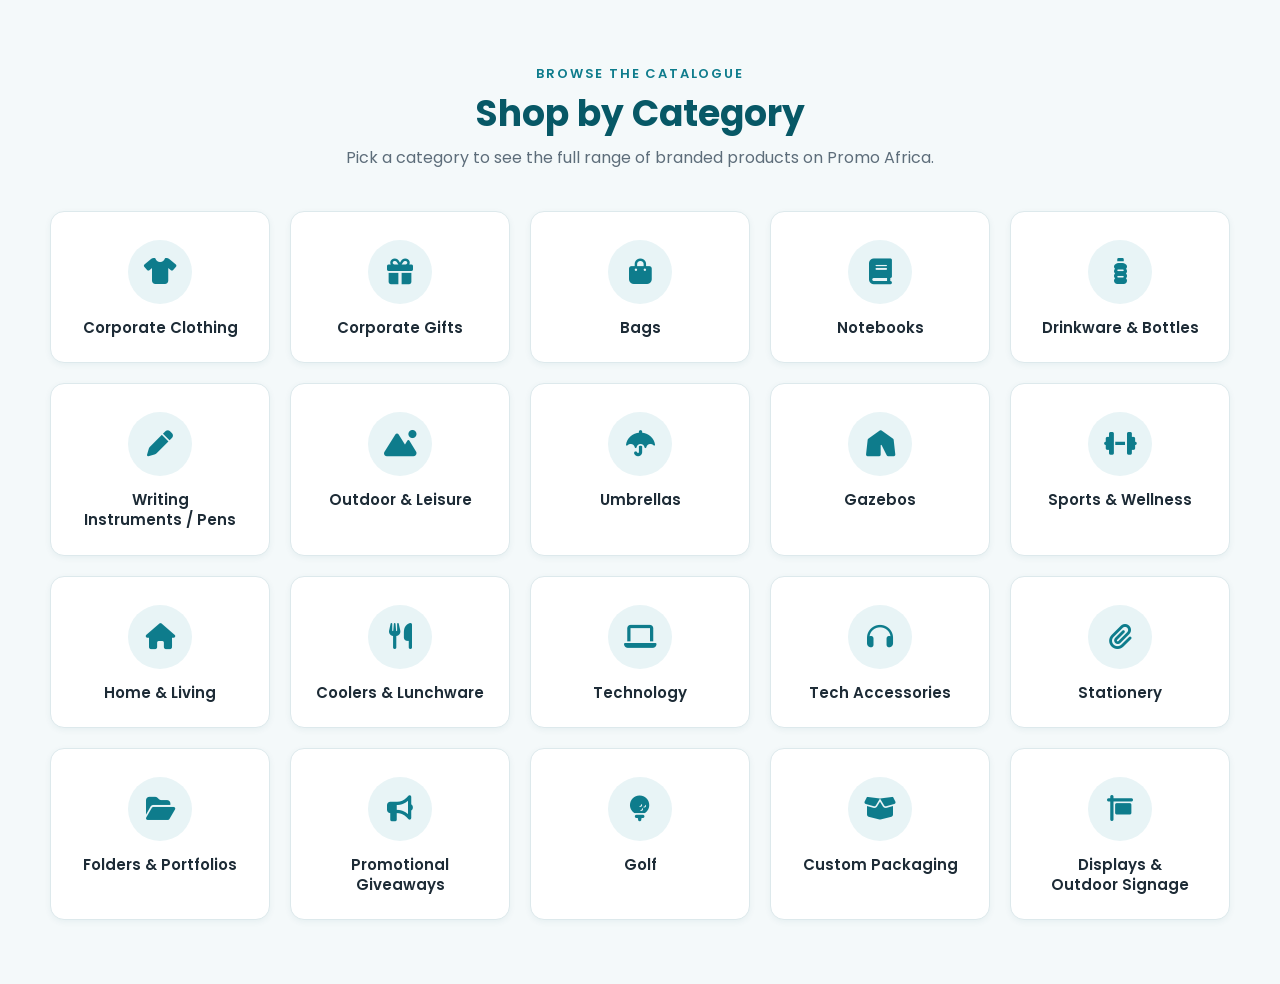
==== category-grid/category-grid.html @ 069302b2 "Add Promo Africa clickable category grid snippet Co-Authored-By: Claude Opus 5.5 <noreply@anthropic." ====
<!DOCTYPE html>
<html lang="en">
<head>
<meta charset="UTF-8" />
<meta name="viewport" content="width=device-width, initial-scale=1.0" />
<title>Shop by Category</title>

<!-- ============================================================
     PROMO AFRICA CATEGORY GRID: copy from here ...
     ============================================================ -->
<!-- Font Awesome 6 (free icons) -->
<link rel="stylesheet" href="https://cdnjs.cloudflare.com/ajax/libs/font-awesome/6.5.2/css/all.min.css" crossorigin="anonymous" referrerpolicy="no-referrer" />
<link rel="stylesheet" href="https://fonts.googleapis.com/css2?family=Poppins:wght@500;600;700&display=swap" />

<style>
  /* All rules are scoped under .pa-categories so they won't clash with your site */
  .pa-categories {
    --pa-brand: #0e7c8c;       /* teal: icon + hover colour */
    --pa-brand-dark: #075866;  /* heading colour */
    --pa-accent: #f5b400;      /* gold: hover underline */
    --pa-tile-bg: #ffffff;
    --pa-icon-bg: #e8f4f6;     /* soft teal circle behind icons */
    --pa-text: #1d2b36;
    --pa-muted: #5d6d7a;
    --pa-border: #dde9ec;
    --pa-section-bg: #f4f9fa;

    box-sizing: border-box;
    padding: 64px 16px;
    background: var(--pa-section-bg);
    font-family: "Poppins", "Segoe UI", system-ui, -apple-system, Arial, sans-serif;
    color: var(--pa-text);
  }
  .pa-categories *, .pa-categories *::before, .pa-categories *::after { box-sizing: border-box; }

  .pa-categories__inner { max-width: 1180px; margin: 0 auto; }

  .pa-categories__head { text-align: center; margin: 0 auto 40px; max-width: 620px; }
  .pa-categories__eyebrow {
    margin: 0 0 8px;
    font-size: 13px; font-weight: 600; letter-spacing: .14em; text-transform: uppercase;
    color: var(--pa-brand);
  }
  .pa-categories__title {
    margin: 0 0 10px;
    font-size: clamp(26px, 4vw, 36px); font-weight: 700; line-height: 1.2;
    color: var(--pa-brand-dark);
    text-wrap: balance;
  }
  .pa-categories__intro { margin: 0; font-size: 16px; line-height: 1.6; color: var(--pa-muted); }

  .pa-grid {
    list-style: none; margin: 0; padding: 0;
    display: grid;
    grid-template-columns: repeat(5, minmax(0, 1fr));
    gap: 20px;
  }

  .pa-tile {
    position: relative;
    display: flex; flex-direction: column; align-items: center; justify-content: flex-start;
    gap: 14px;
    height: 100%;
    padding: 28px 14px 24px;
    background: var(--pa-tile-bg);
    border: 1px solid var(--pa-border);
    border-radius: 14px;
    text-align: center;
    text-decoration: none;
    color: var(--pa-text);
    box-shadow: 0 2px 6px rgba(7, 88, 102, .06);
    transition: transform .25s ease, box-shadow .25s ease, border-color .25s ease;
  }
  .pa-tile__icon {
    width: 64px; height: 64px;
    display: grid; place-items: center;
    border-radius: 50%;
    background: var(--pa-icon-bg);
    color: var(--pa-brand);
    font-size: 26px;
    transition: background .25s ease, color .25s ease, transform .25s ease;
  }
  .pa-tile__name {
    position: relative;
    font-size: 15px; font-weight: 600; line-height: 1.35;
    text-wrap: balance;
    transition: color .25s ease;
  }
  .pa-tile__name::after {
    content: ""; position: absolute; left: 50%; bottom: -6px;
    width: 28px; height: 3px; border-radius: 3px;
    background: var(--pa-accent);
    transform: translateX(-50%) scaleX(0);
    transition: transform .25s ease;
  }

  /* Hover / keyboard focus: lift + highlight */
  .pa-tile:hover,
  .pa-tile:focus-visible {
    transform: translateY(-6px);
    border-color: var(--pa-brand);
    box-shadow: 0 14px 28px rgba(7, 88, 102, .16);
  }
  .pa-tile:hover .pa-tile__icon,
  .pa-tile:focus-visible .pa-tile__icon {
    background: var(--pa-brand);
    color: #ffffff;
    transform: scale(1.08);
  }
  .pa-tile:hover .pa-tile__name,
  .pa-tile:focus-visible .pa-tile__name { color: var(--pa-brand); }
  .pa-tile:hover .pa-tile__name::after,
  .pa-tile:focus-visible .pa-tile__name::after { transform: translateX(-50%) scaleX(1); }
  .pa-tile:focus-visible { outline: 3px solid var(--pa-accent); outline-offset: 3px; }

  /* Responsive: 5 → 4 → 3 → 2 columns */
  @media (max-width: 1080px) { .pa-grid { grid-template-columns: repeat(4, minmax(0, 1fr)); } }
  @media (max-width: 820px)  { .pa-grid { grid-template-columns: repeat(3, minmax(0, 1fr)); gap: 16px; } }
  @media (max-width: 560px)  {
    .pa-categories { padding: 48px 16px; }
    .pa-grid { grid-template-columns: repeat(2, minmax(0, 1fr)); gap: 12px; }
    .pa-tile { padding: 22px 10px 20px; gap: 12px; }
    .pa-tile__icon { width: 54px; height: 54px; font-size: 22px; }
    .pa-tile__name { font-size: 14px; }
  }

  @media (prefers-reduced-motion: reduce) {
    .pa-tile, .pa-tile__icon, .pa-tile__name, .pa-tile__name::after { transition: none; }
    .pa-tile:hover, .pa-tile:focus-visible { transform: none; }
    .pa-tile:hover .pa-tile__icon, .pa-tile:focus-visible .pa-tile__icon { transform: none; }
  }
</style>
</head>
<body style="margin:0">

<section class="pa-categories" id="categories" aria-labelledby="pa-categories-title">
  <div class="pa-categories__inner">
    <div class="pa-categories__head">
      <p class="pa-categories__eyebrow">Browse the catalogue</p>
      <h2 class="pa-categories__title" id="pa-categories-title">Shop by Category</h2>
      <p class="pa-categories__intro">Pick a category to see the full range of branded products on Promo Africa.</p>
    </div>

    <!-- Links open in a new tab so visitors keep your site open -->
    <ul class="pa-grid">
      <li><a class="pa-tile" href="https://promoafrica.com/catalogue/corporate-clothing" target="_blank" rel="noopener">
        <span class="pa-tile__icon"><i class="fa-solid fa-shirt" aria-hidden="true"></i></span>
        <span class="pa-tile__name">Corporate Clothing</span></a></li>

      <li><a class="pa-tile" href="https://promoafrica.com/catalogue/corporate-gifts" target="_blank" rel="noopener">
        <span class="pa-tile__icon"><i class="fa-solid fa-gift" aria-hidden="true"></i></span>
        <span class="pa-tile__name">Corporate Gifts</span></a></li>

      <li><a class="pa-tile" href="https://promoafrica.com/catalogue/corporate-gifts/bags" target="_blank" rel="noopener">
        <span class="pa-tile__icon"><i class="fa-solid fa-bag-shopping" aria-hidden="true"></i></span>
        <span class="pa-tile__name">Bags</span></a></li>

      <li><a class="pa-tile" href="https://promoafrica.com/catalogue/corporate-gifts/notebooks" target="_blank" rel="noopener">
        <span class="pa-tile__icon"><i class="fa-solid fa-book" aria-hidden="true"></i></span>
        <span class="pa-tile__name">Notebooks</span></a></li>

      <li><a class="pa-tile" href="https://promoafrica.com/catalogue/corporate-gifts/drinkware" target="_blank" rel="noopener">
        <span class="pa-tile__icon"><i class="fa-solid fa-bottle-water" aria-hidden="true"></i></span>
        <span class="pa-tile__name">Drinkware &amp; Bottles</span></a></li>

      <li><a class="pa-tile" href="https://promoafrica.com/catalogue/corporate-gifts/writing-instruments" target="_blank" rel="noopener">
        <span class="pa-tile__icon"><i class="fa-solid fa-pen" aria-hidden="true"></i></span>
        <span class="pa-tile__name">Writing Instruments / Pens</span></a></li>

      <li><a class="pa-tile" href="https://promoafrica.com/catalogue/corporate-gifts/outdoor-and-leisure" target="_blank" rel="noopener">
        <span class="pa-tile__icon"><i class="fa-solid fa-mountain-sun" aria-hidden="true"></i></span>
        <span class="pa-tile__name">Outdoor &amp; Leisure</span></a></li>

      <li><a class="pa-tile" href="https://promoafrica.com/catalogue/corporate-gifts/umbrellas" target="_blank" rel="noopener">
        <span class="pa-tile__icon"><i class="fa-solid fa-umbrella" aria-hidden="true"></i></span>
        <span class="pa-tile__name">Umbrellas</span></a></li>

      <li><a class="pa-tile" href="https://promoafrica.com/catalogue/display/outdoor-products/gazebos" target="_blank" rel="noopener">
        <span class="pa-tile__icon"><i class="fa-solid fa-tent" aria-hidden="true"></i></span>
        <span class="pa-tile__name">Gazebos</span></a></li>

      <li><a class="pa-tile" href="https://promoafrica.com/catalogue/corporate-gifts/sports-and-wellness" target="_blank" rel="noopener">
        <span class="pa-tile__icon"><i class="fa-solid fa-dumbbell" aria-hidden="true"></i></span>
        <span class="pa-tile__name">Sports &amp; Wellness</span></a></li>

      <li><a class="pa-tile" href="https://promoafrica.com/catalogue/corporate-gifts/home-and-living" target="_blank" rel="noopener">
        <span class="pa-tile__icon"><i class="fa-solid fa-house" aria-hidden="true"></i></span>
        <span class="pa-tile__name">Home &amp; Living</span></a></li>

      <li><a class="pa-tile" href="https://promoafrica.com/catalogue/corporate-gifts/coolers-and-lunchware" target="_blank" rel="noopener">
        <span class="pa-tile__icon"><i class="fa-solid fa-utensils" aria-hidden="true"></i></span>
        <span class="pa-tile__name">Coolers &amp; Lunchware</span></a></li>

      <li><a class="pa-tile" href="https://promoafrica.com/catalogue/corporate-gifts/technology" target="_blank" rel="noopener">
        <span class="pa-tile__icon"><i class="fa-solid fa-laptop" aria-hidden="true"></i></span>
        <span class="pa-tile__name">Technology</span></a></li>

      <li><a class="pa-tile" href="https://promoafrica.com/catalogue/corporate-gifts/tech-accessories" target="_blank" rel="noopener">
        <span class="pa-tile__icon"><i class="fa-solid fa-headphones" aria-hidden="true"></i></span>
        <span class="pa-tile__name">Tech Accessories</span></a></li>

      <li><a class="pa-tile" href="https://promoafrica.com/catalogue/corporate-gifts/stationery" target="_blank" rel="noopener">
        <span class="pa-tile__icon"><i class="fa-solid fa-paperclip" aria-hidden="true"></i></span>
        <span class="pa-tile__name">Stationery</span></a></li>

      <li><a class="pa-tile" href="https://promoafrica.com/catalogue/corporate-gifts/folders-and-portfolios" target="_blank" rel="noopener">
        <span class="pa-tile__icon"><i class="fa-solid fa-folder-open" aria-hidden="true"></i></span>
        <span class="pa-tile__name">Folders &amp; Portfolios</span></a></li>

      <li><a class="pa-tile" href="https://promoafrica.com/catalogue/corporate-gifts/promotional-giveaways" target="_blank" rel="noopener">
        <span class="pa-tile__icon"><i class="fa-solid fa-bullhorn" aria-hidden="true"></i></span>
        <span class="pa-tile__name">Promotional Giveaways</span></a></li>

      <li><a class="pa-tile" href="https://promoafrica.com/catalogue/corporate-gifts/golf" target="_blank" rel="noopener">
        <span class="pa-tile__icon"><i class="fa-solid fa-golf-ball-tee" aria-hidden="true"></i></span>
        <span class="pa-tile__name">Golf</span></a></li>

      <li><a class="pa-tile" href="https://promoafrica.com/catalogue/corporate-gifts/custom-packaging" target="_blank" rel="noopener">
        <span class="pa-tile__icon"><i class="fa-solid fa-box-open" aria-hidden="true"></i></span>
        <span class="pa-tile__name">Custom Packaging</span></a></li>

      <li><a class="pa-tile" href="https://promoafrica.com/categories/display/outdoor-products" target="_blank" rel="noopener">
        <span class="pa-tile__icon"><i class="fa-solid fa-sign-hanging" aria-hidden="true"></i></span>
        <span class="pa-tile__name">Displays &amp; Outdoor Signage</span></a></li>
    </ul>
  </div>
</section>
<!-- ============================================================
     ... to here.
     ============================================================ -->

</body>
</html>
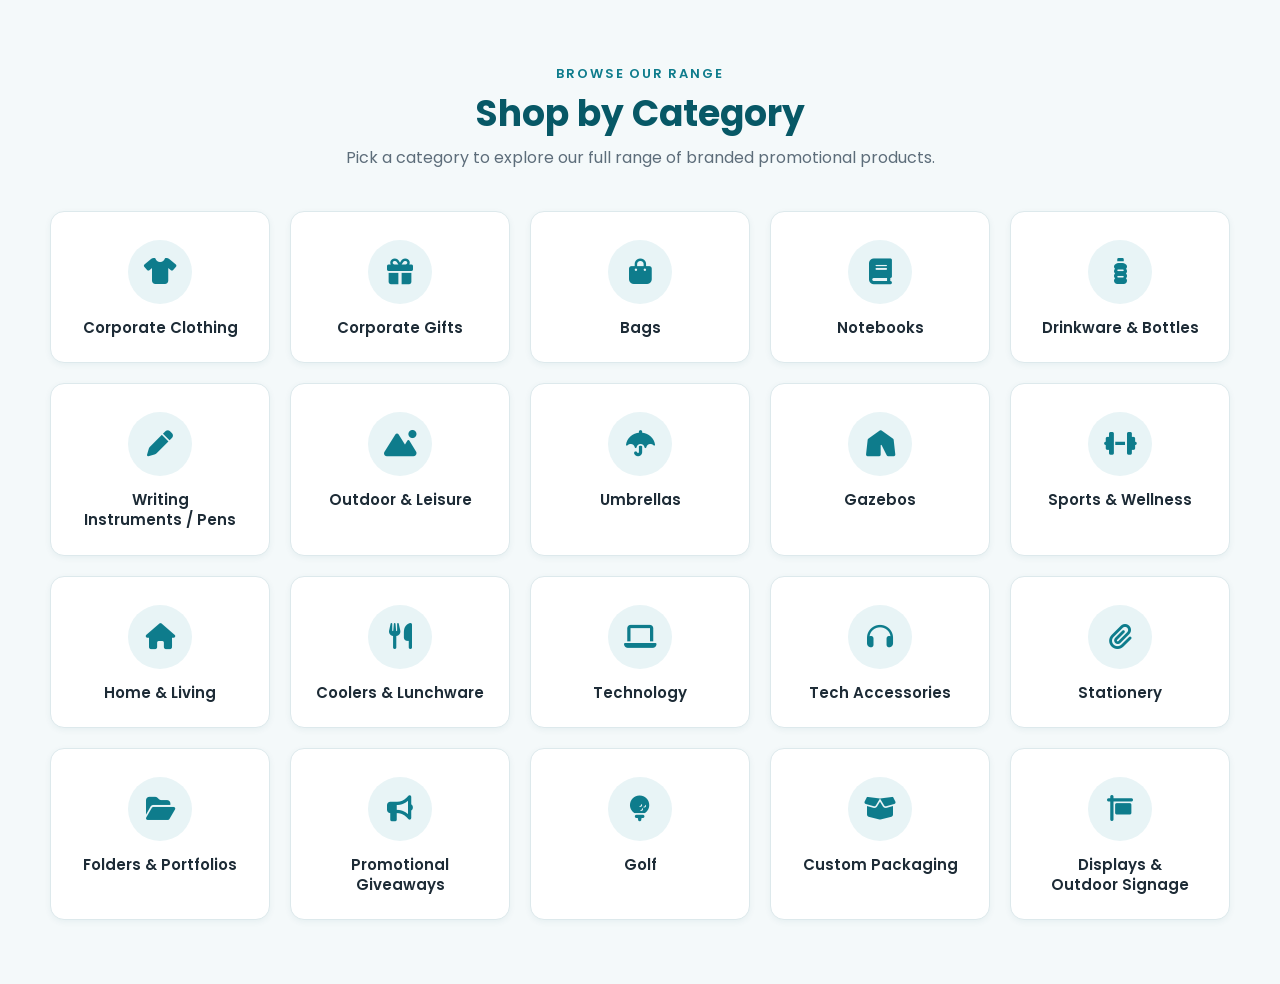
==== commit c8ba3b64: "Retarget clean category grid copy to Pro-Star Trading Co-Authored-By: Claude Opus 5.5 <noreply@anthr" ====
--- a/category-grid/category-grid.html
+++ b/category-grid/category-grid.html
@@ -3,10 +3,10 @@
 <head>
 <meta charset="UTF-8" />
 <meta name="viewport" content="width=device-width, initial-scale=1.0" />
-<title>Shop by Category</title>
+<title>Pro-Star Category Grid</title>
 
 <!-- ============================================================
-     PROMO AFRICA CATEGORY GRID: copy from here ...
+     PRO-STAR TRADING CATEGORY GRID: copy from here ...
      ============================================================ -->
 <!-- Font Awesome 6 (free icons) -->
 <link rel="stylesheet" href="https://cdnjs.cloudflare.com/ajax/libs/font-awesome/6.5.2/css/all.min.css" crossorigin="anonymous" referrerpolicy="no-referrer" />
@@ -136,12 +136,12 @@
 <section class="pa-categories" id="categories" aria-labelledby="pa-categories-title">
   <div class="pa-categories__inner">
     <div class="pa-categories__head">
-      <p class="pa-categories__eyebrow">Browse the catalogue</p>
+      <p class="pa-categories__eyebrow">Browse Our Range</p>
       <h2 class="pa-categories__title" id="pa-categories-title">Shop by Category</h2>
-      <p class="pa-categories__intro">Pick a category to see the full range of branded products on Promo Africa.</p>
+      <p class="pa-categories__intro">Pick a category to explore our full range of branded promotional products.</p>
     </div>
 
-    <!-- Links open in a new tab so visitors keep your site open -->
+    <!-- Links open in a new tab so visitors keep the Pro-Star Trading site open -->
     <ul class="pa-grid">
       <li><a class="pa-tile" href="https://promoafrica.com/catalogue/corporate-clothing" target="_blank" rel="noopener">
         <span class="pa-tile__icon"><i class="fa-solid fa-shirt" aria-hidden="true"></i></span>
